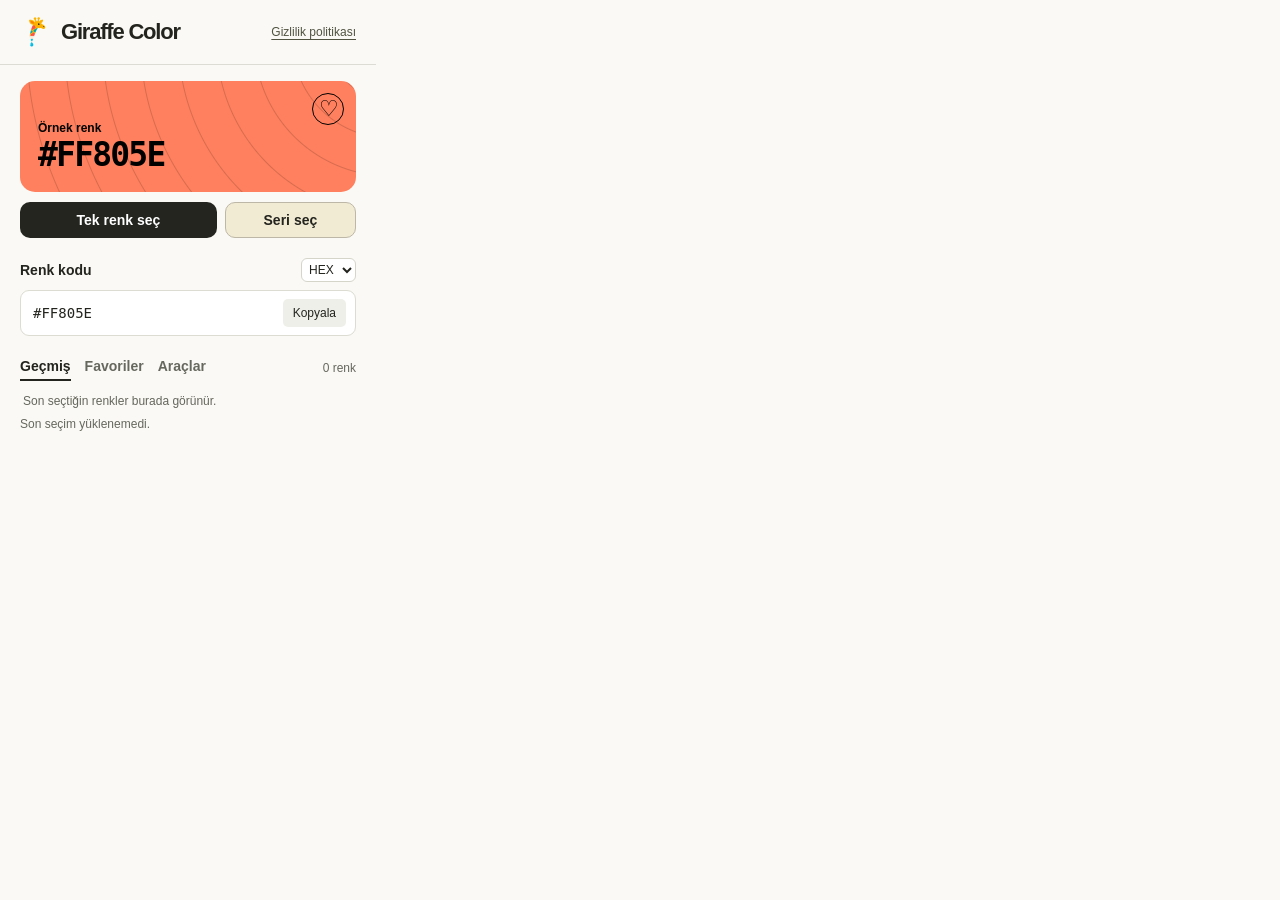
==== popup.html @ 2d4f9319 "Release extension 1.3.1 with offline privacy policy" ====
<!doctype html>
<html lang="tr">
<head>
  <meta charset="utf-8">
  <title>Giraffe Color</title>
  <link rel="stylesheet" href="popup.css">
  <script defer src="scan.js"></script>
  <script defer src="pencil.js"></script>
  <script defer src="popup.js"></script>
</head>
<body>
  <header><img src="icon.png" width="32" height="32" alt=""><h1>Giraffe Color</h1><a class="privacy-link" href="privacy.html" target="_blank" rel="noopener">Gizlilik politikası</a></header>
  <main>
    <section id="sample" aria-label="Renk önizlemesi">
      <div class="rings" aria-hidden="true"></div>
      <button id="save" aria-label="Palete ekle" title="Palete ekle">♡</button>
      <div class="caption" id="label">Örnek renk</div>
      <strong id="hex">#FF805E</strong>
    </section>
    <div class="pick-actions"><button id="pick">Tek renk seç</button><button id="series">Seri seç</button></div>
    <section class="codes"><div class="row"><h2>Renk kodu</h2><select id="format" aria-label="Renk kodu biçimi"><option>HEX</option><option>RGB</option><option>HSL</option></select></div>
      <div class="field"><output id="value"></output><button id="copy">Kopyala</button></div>
    </section>
    <section><div class="row"><div class="tabs"><button id="recent" aria-pressed="true">Geçmiş</button><button id="palette">Favoriler</button><button id="tools">Araçlar</button></div><small id="count"></small></div>
      <div id="collections" hidden><label>Kategori <select id="group"></select></label><button id="export">CSS kopyala</button></div>
      <div id="swatches"></div>
      <button id="clearHistory" hidden>Geçmişi temizle</button>
      <button id="saveBatch" hidden>Seriyi favorilere ekle</button>
    </section>
    <section id="toolbox" hidden>
      <details><summary>Sayfa renkleri</summary><button id="scan">Görünür alanı tara</button><div id="pageColors" class="chips"></div><small id="scanInfo" role="status"></small></details>
      <details><summary>Açık ve koyu tonlar</summary><div id="tones" class="chips"></div></details>
      <details><summary>Kontrast kontrolü</summary>
        <div class="pair"><button id="ink"></button><button id="paper"></button></div>
        <div id="preview">Örnek metin</div><output id="ratio"></output>
      </details>
    </section>
    <div id="status" role="status"></div>
    <dialog id="editor"><form id="favoriteForm"><h2 id="editTitle">Favoriyi düzenle</h2>
      <label id="singleName">Renk adı<input id="nickname" maxlength="60" placeholder="Örn. Ana renk"></label>
      <div id="batchNames" hidden></div>
      <label>Kategori<select id="destination"></select></label>
      <label id="newGroupLabel" hidden>Yeni kategori adı<input id="newGroup" maxlength="40"></label>
      <div class="actions"><button type="button" id="remove">Kaldır</button><button type="button" id="cancel">Vazgeç</button><button class="primary">Kaydet</button></div>
    </form></dialog>
  </main>
</body>
</html>
---- popup.css ----
* { box-sizing: border-box }
body { margin: 0; width: 356px; background: #faf9f5; color: #23241e; font: 14px "Segoe UI", sans-serif }
header { display: flex; align-items: center; gap: 9px; padding: 16px 20px; border-bottom: 1px solid #dddcd4 }
h1 { margin: 0; font-size: 22px; letter-spacing: -1.2px }
main { padding: 16px 20px 8px }
button, select { font: inherit; color: inherit; cursor: pointer }
button { border: 0; background: none }
:focus-visible { outline: 3px solid #4765d8; outline-offset: 2px }
#sample { position: relative; isolation: isolate; overflow: hidden; border-radius: 15px; padding: 66px 18px 17px; background: #ff805e }
.rings { position: absolute; z-index: -1; inset: 0; opacity: .16; background: repeating-radial-gradient(circle at 110% -36%, transparent 0 20px, currentColor 21px, transparent 22px 38px) }
.caption { font-size: 12px; font-weight: 600 }
#hex { display: block; font: 700 33px/1.2 Consolas, monospace; letter-spacing: -1.8px }
#save { position: absolute; right: 12px; top: 12px; border: 1px solid currentColor; border-radius: 50%; width: 32px; height: 32px; line-height: 1; font-size: 22px }
#pick { display: flex; align-items: center; justify-content: center; gap: 8px; width: 100%; margin: 10px 0 20px; padding: 10px; border-radius: 10px; color: white; background: #24251f; font-weight: 650 }
#pick:hover { background: #393b31 }
.row,.field,.tabs { display: flex; align-items: center; justify-content: space-between }
h2,.tabs button { font-size: 14px; font-weight: 650; margin: 0 }
select { border: 1px solid #d5d5ca; border-radius: 6px; padding: 3px; background: #fff; font-size: 12px }
.field { background: white; border: 1px solid #dcdcd2; border-radius: 9px; padding: 8px 9px 8px 12px; margin: 8px 0 19px }
output { font: 14px Consolas, monospace; user-select: all }
#copy { background: #efefe9; font-size: 12px; padding: 7px 10px; border-radius: 5px }
.tabs { gap: 14px }
.tabs button { padding: 3px 0 5px; color: #66685e; border-bottom: 2px solid transparent }
.tabs [aria-pressed=true] { color: #23241e; border-color: currentColor }
small,#swatches p,#status { color: #66685e; font-size: 12px }
#swatches { display: flex; gap: 8px; flex-wrap: wrap; margin: 10px 0 3px; max-height: 90px; overflow-y: auto; padding: 3px }
#swatches p { margin: 4px 0 }
.chip { width: 29px; height: 29px; border-radius: 8px; border: 1px solid #0003 }
#status { min-height: 18px; padding-top: 3px }
[hidden] { display: none !important }
body { width: 376px; max-height: 590px; overflow-y: auto }
#sample { padding-top: 40px }
#collections,.pair,.actions,.chips { display: flex; align-items: center; gap: 7px }
#collections { justify-content: space-between; margin-top: 13px }
#collections select { max-width: 150px }
#collections label, dialog label { color: #56574e; font-size: 12px }
#export,#scan,.pair button,.actions button { background: #ecece4; padding: 7px 10px; border-radius: 7px; font-size: 12px }
button:disabled { opacity: .5; cursor: default }
#swatches { color: #65665c; font-size: 12px }
.named-chip { background: white; border: 1px solid #dddcd4; border-left: 12px solid; border-radius: 6px; max-width: 100%; overflow: hidden; text-overflow: ellipsis; white-space: nowrap; padding: 5px 8px }
details { margin-top: 8px; padding: 9px 12px; border: 1px solid #dcdcd2; background: white; border-radius: 9px }
summary { cursor: pointer; font-weight: 600 }
details[open] summary { margin-bottom: 9px }
.chips { flex-wrap: wrap; margin: 6px 0 }
.pair button { flex: 1; border-bottom: 4px solid }
#preview { margin: 8px 0; border-radius: 7px; padding: 12px; font-weight: 600; text-align: center }
#ratio { font: 12px "Segoe UI",sans-serif }
dialog { width: 300px; border: 1px solid #d8d7cc; border-radius: 14px; padding: 20px; background: #faf9f5 }
dialog::backdrop { background: #2225 }
dialog label { display: grid; gap: 4px; margin: 12px 0 }
dialog input,dialog select { min-width: 0; width: 100%; border: 1px solid #cfcec5; padding: 7px; border-radius: 6px; background: white; font: inherit }
.actions { justify-content: flex-end }
.actions .primary { background: #24251f; color: white }
#remove { margin-right: auto }
.pick-actions {display:grid;grid-template-columns:3fr 2fr;gap:8px;margin:10px 0 20px}
.pick-actions #pick {margin:0}
#series {border:1px solid #bcb7a6;border-radius:10px;background:#f2ebd4;font-weight:650}
#clearHistory {font-size:12px;text-decoration:underline;color:#68544a;padding:5px 0}
#batchNames {max-height:160px;overflow:auto}
#batchNames label {border-left:7px solid;padding-left:7px}

.privacy-link { margin-left: auto; color: #515341; font-size: 12px; text-underline-offset: 3px; }
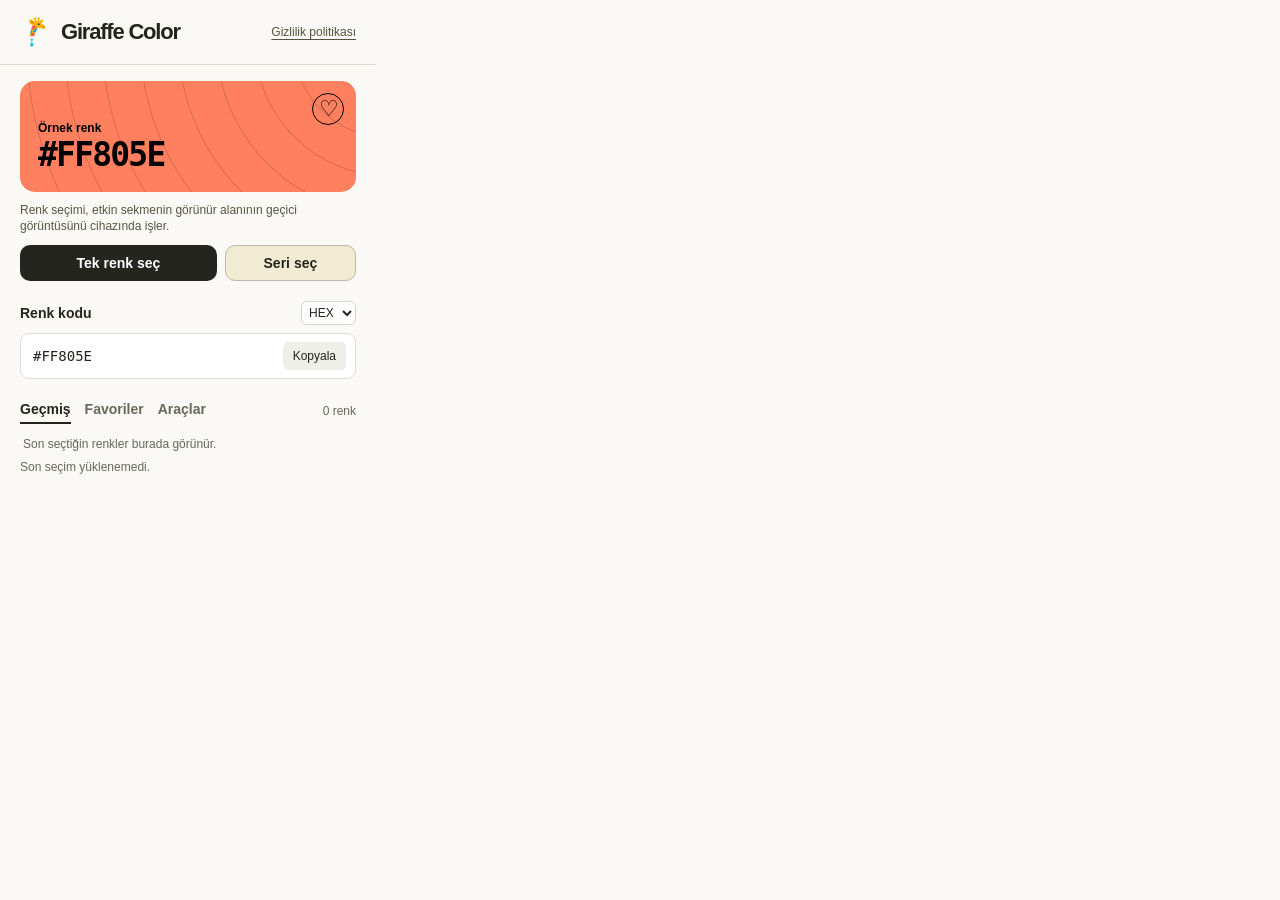
==== commit 3dd2d663: "Release 1.3.2 with in-product disclosure and updated download" ====
--- a/popup.html
+++ b/popup.html
@@ -17,6 +17,7 @@
       <div class="caption" id="label">Örnek renk</div>
       <strong id="hex">#FF805E</strong>
     </section>
+    <p class="capture-note">Renk seçimi, etkin sekmenin görünür alanının geçici görüntüsünü cihazında işler.</p>
     <div class="pick-actions"><button id="pick">Tek renk seç</button><button id="series">Seri seç</button></div>
     <section class="codes"><div class="row"><h2>Renk kodu</h2><select id="format" aria-label="Renk kodu biçimi"><option>HEX</option><option>RGB</option><option>HSL</option></select></div>
       <div class="field"><output id="value"></output><button id="copy">Kopyala</button></div>
--- a/popup.css
+++ b/popup.css
@@ -60,3 +60,5 @@
 #batchNames label {border-left:7px solid;padding-left:7px}
 
 .privacy-link { margin-left: auto; color: #515341; font-size: 12px; text-underline-offset: 3px; }
+
+.capture-note { margin: 10px 0; color: #555648; font-size: 12px; line-height: 1.4; }
